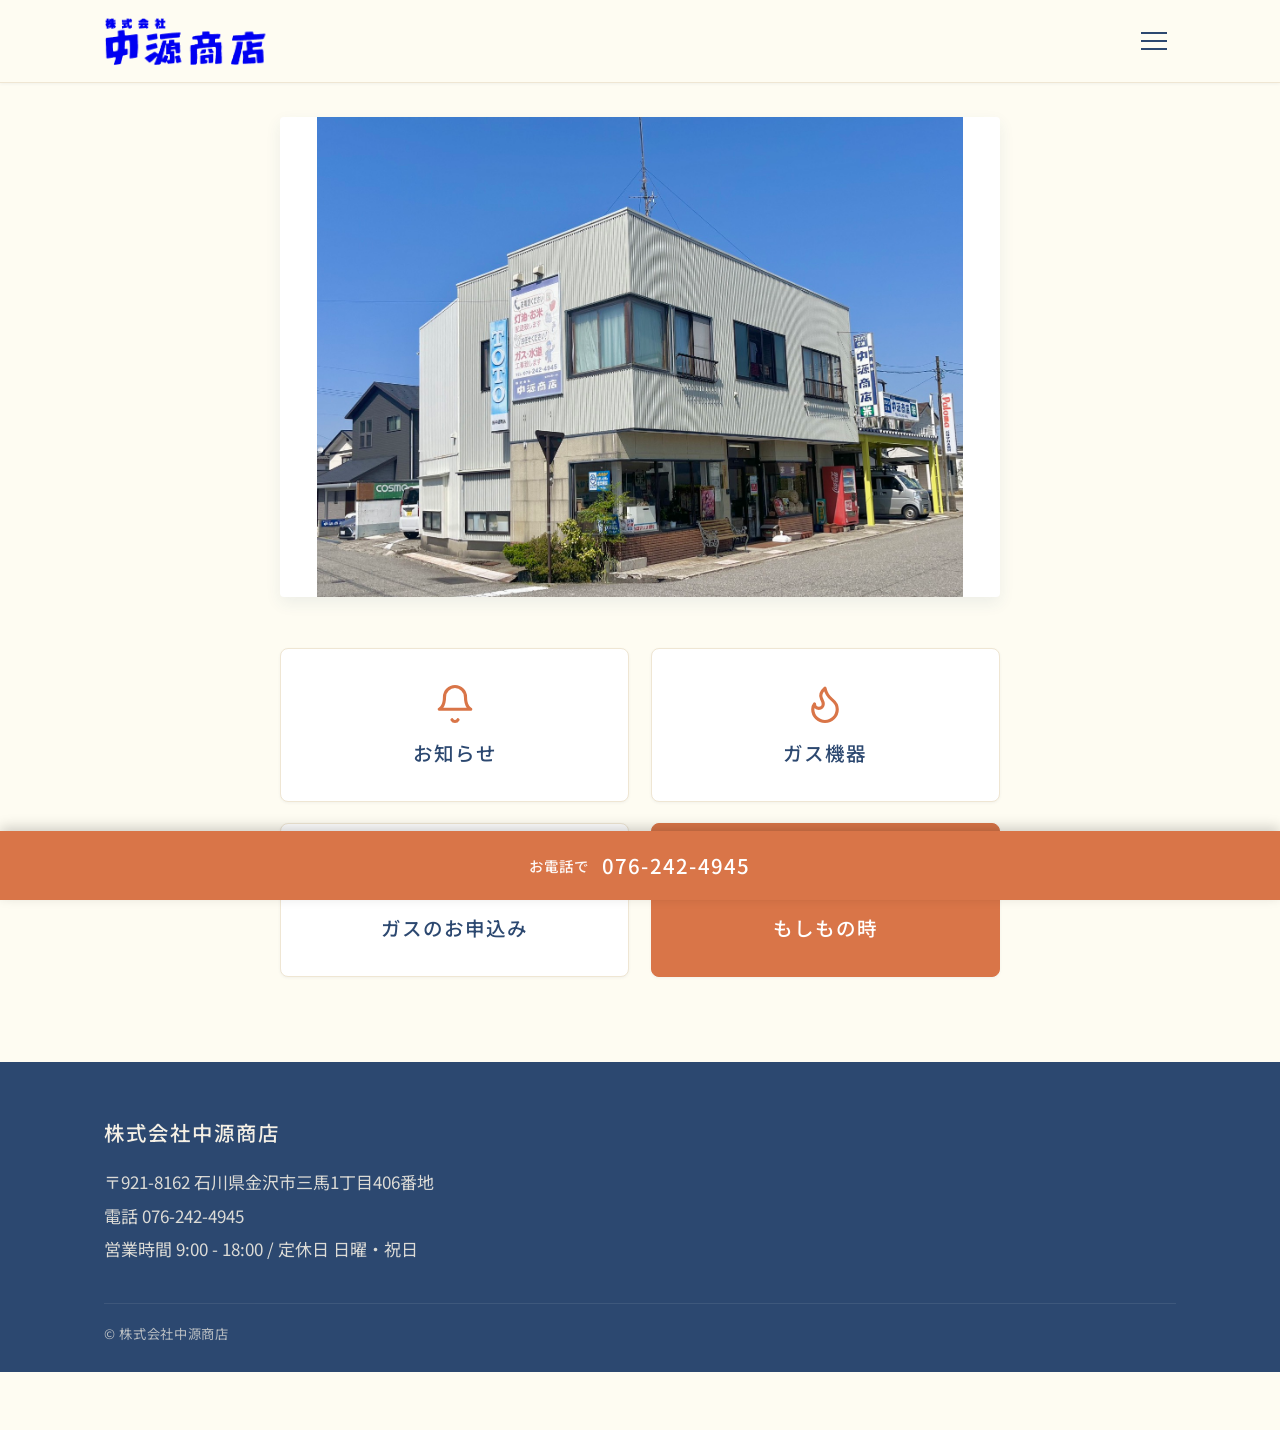
==== index.html @ 28bfb817 "Apply additional instructions (追加指示) - もしもの時: add winter freeze-prevention flyer (freeze-warning.png" ====
<!DOCTYPE html>
<html lang="ja">
<head>
  <meta charset="UTF-8">
  <meta name="viewport" content="width=device-width, initial-scale=1.0">
  <title>株式会社中源商店 | 金沢のプロパンガス・お米販売</title>
  <meta name="description" content="石川県金沢市三馬の株式会社中源商店。プロパンガスの供給・灯油の宅配・住宅設備工事・お米の販売で、地域の暮らしを支えています。">
  <link rel="preconnect" href="https://fonts.googleapis.com">
  <link rel="preconnect" href="https://fonts.gstatic.com" crossorigin>
  <link href="https://fonts.googleapis.com/css2?family=Noto+Sans+JP:wght@400;500;700&display=swap" rel="stylesheet">
  <link rel="stylesheet" href="css/style.css?v=10">
</head>
<body>
  <header class="site-header">
    <div class="container">
      <a href="index.html" class="site-logo">
        <img src="images/logo.jpg" alt="株式会社中源商店">
      </a>
      <button type="button" class="nav-toggle" aria-label="メニュー" aria-expanded="false" aria-controls="site-nav">
        <span class="nav-toggle-bar"></span>
      </button>
      <nav class="site-nav" id="site-nav">
        <ul>
          <li><a href="index.html" class="active">ホーム</a></li>
          <li><a href="business.html">事業案内</a></li>
          <li><a href="company.html">会社概要</a></li>
          <li><a href="contact.html">お問合せ</a></li>
        </ul>
      </nav>
    </div>
  </header>

  <main>
    <section class="home-hero">
      <div class="container">
        <div class="home-hero-media media media--3x2">
          <img src="images/storefront.jpg" alt="株式会社中源商店 店舗外観">
        </div>
      </div>
    </section>

    <section class="quick-tiles-section">
      <div class="container">
        <div class="quick-tiles">
          <a href="news.html" class="quick-tile">
            <span class="quick-tile-icon" aria-hidden="true">
              <svg viewBox="0 0 24 24"><path d="M18 8a6 6 0 1 0-12 0c0 6-3 7-3 7h18s-3-1-3-7"/><path d="M13.73 21a2 2 0 0 1-3.46 0"/></svg>
            </span>
            <span class="quick-tile-label">お知らせ</span>
          </a>
          <a href="gas-equipment.html" class="quick-tile">
            <span class="quick-tile-icon" aria-hidden="true">
              <svg viewBox="0 0 24 24"><path d="M8.5 14.5A2.5 2.5 0 0 0 11 12c0-1.38-.5-2-1-3-1.072-2.143-.224-4.054 2-6 .5 2.5 2 4.9 4 6.5 2 1.6 3 3.5 3 5.5a7 7 0 1 1-14 0c0-1.153.433-2.294 1-3a2.5 2.5 0 0 0 2.5 2.5z"/></svg>
            </span>
            <span class="quick-tile-label">ガス機器</span>
          </a>
          <a href="moving.html" class="quick-tile">
            <span class="quick-tile-icon" aria-hidden="true">
              <svg viewBox="0 0 24 24"><path d="M3 9l9-7 9 7v11a2 2 0 0 1-2 2H5a2 2 0 0 1-2-2z"/><polyline points="9 22 9 12 15 12 15 22"/></svg>
            </span>
            <span class="quick-tile-label">ガスのお申込み</span>
          </a>
          <a href="emergency.html" class="quick-tile quick-tile--alert">
            <span class="quick-tile-icon" aria-hidden="true">
              <svg viewBox="0 0 24 24"><path d="M10.29 3.86L1.82 18a2 2 0 0 0 1.71 3h16.94a2 2 0 0 0 1.71-3L13.71 3.86a2 2 0 0 0-3.42 0z"/><line x1="12" y1="9" x2="12" y2="13"/><line x1="12" y1="17" x2="12.01" y2="17"/></svg>
            </span>
            <span class="quick-tile-label">もしもの時</span>
          </a>
        </div>
      </div>
    </section>
  </main>

  <footer class="site-footer">
    <div class="container">
      <div class="footer-company">株式会社中源商店</div>
      <div class="footer-info">
        <p>〒921-8162 石川県金沢市三馬1丁目406番地</p>
        <p>電話 076-242-4945</p>
        <p>営業時間 9:00 - 18:00 / 定休日 日曜・祝日</p>
      </div>
      <div class="footer-copyright">&copy; 株式会社中源商店</div>
    </div>
  </footer>

  <a href="tel:0762424945" class="sticky-phone" aria-label="お電話でのお問い合わせ">
    <span class="sticky-phone-label">お電話で</span>
    <span class="sticky-phone-number">076-242-4945</span>
  </a>

  <script src="js/main.js?v=1" defer></script>
</body>
</html>
---- css/style.css ----
/* ============================================
   株式会社中源商店  共通スタイル
   色を変えたい場合は :root の値を書き換えてください
   ============================================ */

:root {
  --color-primary: #2c4870;
  --color-primary-dark: #223759;
  --color-bg: #fefcf2;
  --color-bg-card: #ffffff;
  --color-bg-soft: rgba(44, 72, 112, 0.04);
  --color-accent: #d97548;
  --color-accent-dark: #b85e35;
  --color-text: #2a2a2a;
  --color-text-light: #6b6b6b;
  --color-border: #efe6d3;

  --font-base: "Noto Sans JP", -apple-system, BlinkMacSystemFont, "Hiragino Sans",
    "Hiragino Kaku Gothic ProN", "Yu Gothic", "Meiryo", sans-serif;

  --max-width: 1140px;
  --space-xs: 0.5rem;
  --space-sm: 1rem;
  --space-md: 2rem;
  --space-lg: 4rem;
  --space-xl: 6rem;

  --shadow-sm: 0 1px 3px rgba(44, 72, 112, 0.06);
  --shadow-md: 0 6px 16px rgba(44, 72, 112, 0.08);
  --shadow-lg: 0 12px 32px rgba(44, 72, 112, 0.12);
  --radius: 4px;
  --transition: 0.2s ease;
}

* {
  margin: 0;
  padding: 0;
  box-sizing: border-box;
}

html {
  font-size: 17px;
  scroll-behavior: smooth;
  -webkit-text-size-adjust: 100%;
}

@media (max-width: 640px) {
  html {
    font-size: 15px;
  }

  .hero-title {
    font-size: clamp(1.5rem, 6vw, 1.95rem);
  }

  .page-title {
    font-size: clamp(1.4rem, 5.5vw, 1.75rem);
  }

  .section-title {
    font-size: 1.2rem;
  }

  .business-item-title {
    font-size: 1.15rem;
  }

  .contact-phone {
    font-size: clamp(1.8rem, 8vw, 2.2rem);
  }

  .info-table th,
  .info-table td,
  .qualification-table th,
  .qualification-table td {
    font-size: 0.95rem;
  }
}

body {
  font-family: var(--font-base);
  font-weight: 400;
  font-size: 1.05rem;
  line-height: 1.9;
  color: var(--color-text);
  background-color: var(--color-bg);
  -webkit-font-smoothing: antialiased;
  -moz-osx-font-smoothing: grayscale;
  line-break: strict;
  word-break: normal;
  overflow-wrap: break-word;
}

/* 日本語の語句単位の自然な改行（対応ブラウザのみ反映） */
.hero-title,
.hero-subtitle,
.section-lead,
.business-item-desc,
.section-title,
.page-title {
  word-break: auto-phrase;
}

p {
  margin-bottom: 1rem;
}

p:last-child {
  margin-bottom: 0;
}

a {
  color: var(--color-primary);
  transition: color 0.2s;
}

a:hover {
  color: var(--color-accent);
}

/* -- ボタンシステム -- */
.btn {
  display: inline-flex;
  align-items: center;
  justify-content: center;
  gap: 0.5rem;
  padding: 0.95rem 1.85rem;
  background-color: var(--color-accent);
  color: #ffffff;
  text-decoration: none;
  font-weight: 500;
  font-size: 1rem;
  letter-spacing: 0.05em;
  border-radius: var(--radius);
  border: 0;
  cursor: pointer;
  transition: background-color var(--transition), transform var(--transition), box-shadow var(--transition);
  line-height: 1.2;
}

.btn:hover {
  background-color: var(--color-accent-dark);
  color: #ffffff;
  transform: translateY(-1px);
  box-shadow: var(--shadow-md);
}

.btn--large {
  padding: 1.15rem 2.5rem;
  font-size: 1.1rem;
}

.btn--phone {
  font-size: 1.5rem;
  padding: 1.2rem 2.5rem;
  letter-spacing: 0.08em;
  font-weight: 500;
}

.btn--outline {
  background-color: transparent;
  color: var(--color-primary);
  border: 2px solid var(--color-primary);
}

.btn--outline:hover {
  background-color: var(--color-primary);
  color: #ffffff;
}

/* -- CTAバナー（フッター前） -- */
.cta-banner {
  background-color: var(--color-bg-soft);
  padding: 4.5rem 0;
  text-align: center;
  border-top: 1px solid var(--color-border);
}

.cta-banner-title {
  font-size: clamp(1.35rem, 3vw, 1.65rem);
  font-weight: 500;
  color: var(--color-primary);
  margin-bottom: 0.6rem;
  letter-spacing: 0.08em;
}

.cta-banner-text {
  color: var(--color-text-light);
  margin-bottom: 1.75rem;
  font-size: 1rem;
  line-height: 1.85;
}

.cta-banner-meta {
  margin-top: 1.25rem;
  color: var(--color-text-light);
  font-size: 0.95rem;
  letter-spacing: 0.05em;
}

@media (max-width: 640px) {
  .cta-banner {
    padding: 3rem 0;
  }
  .btn--phone {
    font-size: 1.25rem;
    padding: 1rem 1.75rem;
  }
}

/* -- 固定の電話CTAバー（全画面サイズで表示） -- */
.sticky-phone {
  display: flex;
  position: fixed;
  bottom: 0;
  left: 0;
  right: 0;
  background-color: var(--color-accent);
  color: #ffffff;
  padding: 0.9rem 1rem;
  text-decoration: none;
  z-index: 40;
  align-items: center;
  justify-content: center;
  gap: 0.75rem;
  box-shadow: 0 -4px 12px rgba(0, 0, 0, 0.18);
  font-weight: 500;
  letter-spacing: 0.05em;
  transition: background-color var(--transition);
}

.sticky-phone:hover,
.sticky-phone:active {
  color: #ffffff;
  background-color: var(--color-accent-dark);
}

.sticky-phone-label {
  font-size: 0.85rem;
  opacity: 0.95;
}

.sticky-phone-number {
  font-size: 1.2rem;
  font-weight: 500;
  letter-spacing: 0.06em;
}

/* 固定CTAに隠れないよう本体に下余白 */
body {
  padding-bottom: 58px;
}

.container {
  max-width: var(--max-width);
  margin: 0 auto;
  padding: 0 2rem;
}

.container--narrow {
  max-width: 880px;
}

@media (max-width: 640px) {
  .container {
    padding: 0 1.25rem;
  }
}

/* -- ヘッダー -- */
.site-header {
  background-color: var(--color-bg);
  border-bottom: 1px solid var(--color-border);
  padding: 1rem 0;
  position: sticky;
  top: 0;
  z-index: 50;
  box-shadow: var(--shadow-sm);
}

.site-header .container {
  display: flex;
  align-items: center;
  justify-content: space-between;
  gap: 1.5rem;
  position: relative;
}

.site-logo {
  display: inline-flex;
  align-items: center;
  text-decoration: none;
  color: var(--color-primary);
  line-height: 1;
  flex-shrink: 0;
}

.site-logo:hover {
  opacity: 0.85;
}

.site-logo img {
  display: block;
  height: 48px;
  width: auto;
  mix-blend-mode: multiply;
}

/* -- ハンバーガーボタン（全画面サイズで表示） -- */
.nav-toggle {
  display: inline-flex;
  background: transparent;
  border: 0;
  padding: 0;
  cursor: pointer;
  width: 44px;
  height: 44px;
  align-items: center;
  justify-content: center;
  position: relative;
}

.nav-toggle-bar,
.nav-toggle-bar::before,
.nav-toggle-bar::after {
  display: block;
  width: 26px;
  height: 2px;
  background-color: var(--color-primary);
  transition: transform var(--transition), opacity var(--transition), background-color var(--transition);
}

.nav-toggle-bar {
  position: relative;
}

.nav-toggle-bar::before,
.nav-toggle-bar::after {
  content: "";
  position: absolute;
  left: 0;
}

.nav-toggle-bar::before { top: -8px; }
.nav-toggle-bar::after  { top:  8px; }

.nav-toggle.is-open .nav-toggle-bar {
  background-color: transparent;
}

.nav-toggle.is-open .nav-toggle-bar::before {
  top: 0;
  transform: rotate(45deg);
}

.nav-toggle.is-open .nav-toggle-bar::after {
  top: 0;
  transform: rotate(-45deg);
}

/* -- ナビゲーション（全画面サイズでドロップダウン式） -- */
.site-nav {
  position: absolute;
  top: calc(100% + 1px);
  left: 0;
  right: 0;
  background-color: var(--color-bg);
  border-bottom: 1px solid var(--color-border);
  box-shadow: var(--shadow-md);
  transform: translateY(-8px);
  opacity: 0;
  pointer-events: none;
  transition: opacity var(--transition), transform var(--transition);
}

.site-nav.is-open {
  transform: translateY(0);
  opacity: 1;
  pointer-events: auto;
}

.site-nav ul {
  display: flex;
  flex-direction: column;
  gap: 0;
  list-style: none;
}

.site-nav li {
  border-bottom: 1px solid var(--color-border);
}

.site-nav li:last-child {
  border-bottom: none;
}

.site-nav a {
  display: block;
  color: var(--color-text);
  text-decoration: none;
  font-size: 1rem;
  letter-spacing: 0.06em;
  padding: 1rem 1.5rem;
  transition: color var(--transition), background-color var(--transition);
}

.site-nav a:hover {
  color: var(--color-accent);
}

.site-nav a.active {
  color: var(--color-accent);
  background-color: var(--color-bg-soft);
}

@media (max-width: 768px) {
  .site-header {
    padding: 0.75rem 0;
  }

  .site-logo img {
    height: 38px;
  }
}

/* -- 画像エリア共通 -- */
.media {
  position: relative;
  overflow: hidden;
  background-color: #ffffff;
  border-radius: 2px;
}

/* 画像は必ず全体が収まるように表示（見切れ防止） */
.media img {
  display: block;
  width: 100%;
  height: 100%;
  object-fit: contain;
}

.media iframe {
  display: block;
  width: 100%;
  height: 100%;
  border: 0;
}

.media--21x9 { aspect-ratio: 21 / 9; }
.media--16x9 { aspect-ratio: 16 / 9; }
.media--4x3 { aspect-ratio: 4 / 3; }
.media--3x2 { aspect-ratio: 3 / 2; }

/* 画像プレースホルダー（実画像が入るまでの仮表示） */
.img-placeholder {
  position: absolute;
  inset: 0;
  display: flex;
  flex-direction: column;
  align-items: center;
  justify-content: center;
  background-image: repeating-linear-gradient(
    45deg,
    transparent 0,
    transparent 14px,
    rgba(44, 72, 112, 0.05) 14px,
    rgba(44, 72, 112, 0.05) 16px
  );
  border: 1px dashed rgba(44, 72, 112, 0.25);
  color: var(--color-text-light);
  font-size: 0.95rem;
  letter-spacing: 0.1em;
  padding: 1rem;
  text-align: center;
  line-height: 1.5;
}

.img-placeholder::before {
  content: "IMAGE";
  display: block;
  font-size: 0.65rem;
  letter-spacing: 0.3em;
  opacity: 0.5;
  margin-bottom: 0.4rem;
}

/* -- ヒーロー（トップページ・現在は未使用。今後の使用に残置） -- */
.hero {
  padding: 6rem 0 5rem;
  position: relative;
}

.hero-media {
  margin-top: 3.5rem;
  box-shadow: var(--shadow-md);
  border-radius: var(--radius);
}

/* -- ホーム専用ヒーロー（写真のみ） -- */
.home-hero {
  padding: 2rem 0 0.5rem;
}

.home-hero-media {
  box-shadow: var(--shadow-md);
  border-radius: var(--radius);
  max-width: 720px;
  margin: 0 auto;
}

@media (max-width: 768px) {
  .home-hero {
    padding: 1.25rem 0 0.5rem;
  }
}

.hero-title {
  font-size: clamp(2rem, 4.5vw, 3rem);
  font-weight: 500;
  color: var(--color-primary);
  line-height: 1.5;
  letter-spacing: 0.04em;
  margin-bottom: 1.75rem;
  max-width: 20em;
}

.hero-subtitle {
  font-size: 1.15rem;
  color: var(--color-text-light);
  max-width: 36em;
  line-height: 2;
}

/* -- 会社キャッチコピー -- */
.company-tagline {
  font-size: clamp(1.4rem, 3vw, 1.8rem);
  font-weight: 500;
  color: var(--color-primary);
  line-height: 1.6;
  letter-spacing: 0.08em;
  margin-bottom: 1.25rem;
  padding-left: 0.85rem;
  border-left: 3px solid var(--color-accent);
}

/* -- ページヘッダー（トップ以外） -- */
.page-header {
  padding: 4.5rem 0 2.5rem;
  border-bottom: 1px solid var(--color-border);
  background-color: var(--color-bg-soft);
}

.page-title {
  font-size: clamp(1.85rem, 4vw, 2.5rem);
  font-weight: 500;
  color: var(--color-primary);
  letter-spacing: 0.1em;
}

.page-subtitle {
  font-size: 0.85rem;
  color: var(--color-text-light);
  margin-top: 0.5rem;
  letter-spacing: 0.25em;
  text-transform: uppercase;
}

/* -- セクション -- */
.section {
  padding: 5rem 0;
}

.section-title {
  font-size: 1.65rem;
  font-weight: 500;
  color: var(--color-primary);
  margin-bottom: 2.25rem;
  padding-bottom: 0.85rem;
  border-bottom: 1px solid var(--color-border);
  letter-spacing: 0.08em;
  position: relative;
}

.section-title::after {
  content: "";
  position: absolute;
  left: 0;
  bottom: -1px;
  width: 60px;
  height: 3px;
  background-color: var(--color-accent);
}

.section-lead {
  font-size: 1.1rem;
  color: var(--color-text-light);
  margin-bottom: 2rem;
  line-height: 2;
}

/* -- 事業項目（カード型） -- */
.business-item {
  max-width: 720px;
  margin: 0 auto 1.5rem;
  border: 1px solid var(--color-border);
  border-radius: var(--radius);
  background-color: var(--color-bg-card);
  overflow: hidden;
  box-shadow: var(--shadow-sm);
  transition: transform var(--transition), box-shadow var(--transition);
}

.business-item:hover {
  transform: translateY(-2px);
  box-shadow: var(--shadow-md);
}

.business-item:last-child {
  margin-bottom: 0;
}

.business-item-title {
  font-size: 1.4rem;
  font-weight: 500;
  color: var(--color-primary);
  margin-bottom: 0.85rem;
  display: flex;
  align-items: baseline;
  gap: 0.7rem;
  letter-spacing: 0.05em;
}

.business-item-title::before {
  content: "▸";
  color: var(--color-accent);
  font-size: 0.85em;
}

.business-item-desc {
  color: var(--color-text);
  line-height: 2;
}

/* 横並びカード（トップページ用） */
.business-item--with-media {
  display: grid;
  grid-template-columns: 320px 1fr;
  gap: 2.25rem;
  align-items: center;
  padding: 2rem;
}

/* 縦並びカード（事業内容詳細ページ用） */
.business-item--stacked .business-item-title {
  padding: 1.75rem 2rem 0;
}

.business-item--stacked .business-item-desc {
  padding: 0 2rem 2rem;
}

@media (max-width: 768px) {
  .business-item--with-media {
    grid-template-columns: 1fr;
    gap: 1.25rem;
    padding: 1.5rem;
  }

  .business-item--stacked .business-item-title {
    padding: 1.5rem 1.5rem 0;
  }

  .business-item--stacked .business-item-desc {
    padding: 0 1.5rem 1.5rem;
  }
}

/* 単独で配置する画像 */
.page-media {
  max-width: 720px;
  margin: 3rem auto;
  box-shadow: var(--shadow-md);
  border-radius: var(--radius);
  overflow: hidden;
}

/* セクション先頭に置く画像は上余白をセクション側に任せる */
.page-media:first-child {
  margin-top: 0;
}

/* -- 会社概要テーブル -- */
.info-table {
  width: 100%;
  border-collapse: collapse;
  margin-top: 1rem;
}

.info-table th,
.info-table td {
  padding: 1.2rem 1.4rem;
  text-align: left;
  border-bottom: 1px solid var(--color-border);
  font-weight: 400;
  vertical-align: top;
  font-size: 1.05rem;
}

.info-table th {
  width: 30%;
  color: var(--color-primary);
  letter-spacing: 0.05em;
  background-color: rgba(44, 72, 112, 0.04);
}

.info-table tr:first-child th,
.info-table tr:first-child td {
  border-top: 1px solid var(--color-border);
}

/* -- お問い合わせカード -- */
.contact-card {
  background-color: var(--color-bg-card);
  padding: 3rem 1.5rem;
  border: 1px solid var(--color-border);
  text-align: center;
  margin: 2rem 0;
}

.contact-label {
  font-size: 1rem;
  color: var(--color-text-light);
  letter-spacing: 0.15em;
  margin-bottom: 0.85rem;
}

.contact-phone {
  font-size: clamp(2.2rem, 6vw, 3rem);
  font-weight: 500;
  color: var(--color-accent);
  letter-spacing: 0.04em;
  text-decoration: none;
  display: inline-block;
  line-height: 1.3;
}

.contact-phone:hover {
  color: var(--color-accent);
  text-decoration: underline;
  text-underline-offset: 6px;
}

.contact-meta {
  font-size: 1rem;
  color: var(--color-text-light);
  margin-top: 0.75rem;
  letter-spacing: 0.05em;
}

.contact-hours {
  margin-top: 0.85rem;
  font-size: 0.95rem;
  color: var(--color-text-light);
  letter-spacing: 0.04em;
}

.document-link {
  display: inline-flex;
  align-items: center;
  padding: 1rem 1.5rem;
  background-color: var(--color-bg-card);
  border: 1px solid var(--color-border);
  border-left: 4px solid var(--color-accent);
  text-decoration: none;
  color: var(--color-primary);
  margin: 1.25rem 0;
  font-weight: 500;
  letter-spacing: 0.03em;
  transition: background-color 0.2s, transform 0.2s;
}

.document-link:hover {
  background-color: rgba(217, 117, 72, 0.06);
  transform: translateX(2px);
  color: var(--color-primary);
}

.document-link-type {
  display: inline-block;
  margin-left: 0.75rem;
  padding: 0.15rem 0.55rem;
  background-color: var(--color-accent);
  color: #ffffff;
  font-size: 0.7rem;
  font-weight: 500;
  letter-spacing: 0.1em;
  vertical-align: 0.1em;
}

.contact-address {
  margin-top: 2rem;
  padding-top: 1.5rem;
  border-top: 1px solid var(--color-border);
  color: var(--color-text-light);
  font-size: 1.05rem;
}

.contact-address strong {
  display: block;
  color: var(--color-text);
  font-weight: 500;
  margin-bottom: 0.25rem;
}

/* -- フッター -- */
.site-footer {
  background-color: var(--color-primary);
  color: #f5f0e5;
  padding: 3rem 0 1.5rem;
  margin-top: 4rem;
  font-size: 1rem;
  line-height: 1.95;
}

.site-footer .container {
  display: flex;
  flex-direction: column;
  gap: 0.5rem;
}

.footer-company {
  font-size: 1.2rem;
  font-weight: 500;
  letter-spacing: 0.1em;
  margin-bottom: 0.25rem;
}

.footer-info {
  opacity: 0.88;
}

.footer-info p {
  margin: 0;
}

.business-list {
  list-style: none;
  padding: 0;
}

.business-list li {
  padding: 0.15rem 0;
}

/* -- 許認可・資格者リスト -- */
.cert-group {
  margin-bottom: 2.25rem;
}

.cert-group:last-child {
  margin-bottom: 0;
}

.cert-group-title {
  font-size: 1.1rem;
  font-weight: 500;
  color: var(--color-primary);
  margin-bottom: 0.75rem;
  padding-left: 0.85rem;
  border-left: 3px solid var(--color-accent);
  letter-spacing: 0.05em;
  line-height: 1.4;
}

.cert-list {
  list-style: none;
  padding: 0;
  margin-left: 0.85rem;
}

.cert-list li {
  padding: 0.55rem 0;
  border-bottom: 1px dashed var(--color-border);
  font-size: 1rem;
  line-height: 1.7;
}

.cert-list li:last-child {
  border-bottom: none;
}

.cert-list li .cert-number {
  display: inline-block;
  margin-left: 0.4rem;
  color: var(--color-text-light);
  font-size: 0.95rem;
}

.area-note {
  margin-top: 0.5rem;
  padding: 0.85rem 1rem;
  background-color: rgba(44, 72, 112, 0.04);
  font-size: 0.98rem;
  line-height: 1.7;
  color: var(--color-text-light);
}

.area-note strong {
  font-weight: 500;
  color: var(--color-text);
  margin-right: 0.5rem;
}

/* 有資格者テーブル */
.qualification-table {
  width: 100%;
  border-collapse: collapse;
  margin-top: 1rem;
}

.qualification-table th,
.qualification-table td {
  padding: 0.95rem 1.25rem;
  text-align: left;
  border-bottom: 1px solid var(--color-border);
  font-weight: 400;
  font-size: 1rem;
  vertical-align: top;
}

.qualification-table th {
  width: 28%;
  color: var(--color-primary);
  background-color: rgba(44, 72, 112, 0.04);
  letter-spacing: 0.05em;
}

.qualification-table tr:first-child th,
.qualification-table tr:first-child td {
  border-top: 1px solid var(--color-border);
}

.qualification-table .count {
  display: inline-block;
  margin-left: 0.4rem;
  color: var(--color-accent);
  font-weight: 500;
}

.qualification-table ul {
  list-style: none;
  padding: 0;
}

.qualification-table li {
  padding: 0.15rem 0;
}

@media (max-width: 640px) {
  .qualification-table th,
  .qualification-table td {
    display: block;
    width: 100%;
    padding: 0.65rem 1rem;
  }

  .qualification-table th {
    background-color: rgba(44, 72, 112, 0.05);
    border-bottom: none;
    padding-bottom: 0.35rem;
  }

  .qualification-table td {
    padding-top: 0.35rem;
    padding-left: 1.5rem;
    border-bottom: 1px solid var(--color-border);
  }

  .qualification-table tr:first-child th {
    border-top: 1px solid var(--color-border);
  }

  .qualification-table tr:first-child td {
    border-top: none;
  }
}

.footer-copyright {
  margin-top: 1.75rem;
  padding-top: 1rem;
  border-top: 1px solid rgba(255, 255, 255, 0.12);
  font-size: 0.78rem;
  opacity: 0.7;
  letter-spacing: 0.05em;
}

/* -- レスポンシブ -- */
@media (max-width: 640px) {
  .hero {
    padding: 3rem 0 2rem;
  }

  .section {
    padding: 2.5rem 0;
  }

  .info-table th,
  .info-table td {
    display: block;
    width: 100%;
    padding: 0.75rem 1rem;
  }

  .info-table th {
    background-color: rgba(44, 72, 112, 0.05);
    border-bottom: none;
    padding-bottom: 0.4rem;
  }

  .info-table td {
    padding-top: 0.4rem;
    padding-left: 1.5rem;
    border-bottom: 1px solid var(--color-border);
  }

  .info-table tr:first-child th {
    border-top: 1px solid var(--color-border);
  }

  .info-table tr:first-child td {
    border-top: none;
  }

  .approach-item-desc {
    padding-left: 0;
  }
}

/* -- 私たちの取り組み -- */
.approach-item {
  padding: 1.5rem 0;
  border-bottom: 1px dashed var(--color-border);
}

.approach-item:last-child {
  border-bottom: none;
}

.approach-item-title {
  font-size: 1.2rem;
  font-weight: 500;
  color: var(--color-primary);
  margin-bottom: 0.85rem;
  display: flex;
  align-items: baseline;
  gap: 0.85rem;
  letter-spacing: 0.04em;
}

.approach-num {
  display: inline-flex;
  align-items: center;
  justify-content: center;
  width: 1.8rem;
  height: 1.8rem;
  background-color: var(--color-accent);
  color: #ffffff;
  font-size: 0.95rem;
  font-weight: 500;
  flex-shrink: 0;
  border-radius: 50%;
}

.approach-item-desc {
  color: var(--color-text);
  line-height: 1.9;
  padding-left: 2.7rem;
}

/* -- クイックメニュー（トップページ・スマホで2x2） -- */
.quick-tiles-section {
  padding: 2.5rem 0 1rem;
}

.quick-tiles {
  display: grid;
  grid-template-columns: repeat(2, 1fr);
  gap: 1.25rem;
  max-width: 720px;
  margin: 0 auto;
}

.quick-tile {
  display: flex;
  flex-direction: column;
  align-items: center;
  justify-content: center;
  gap: 0.85rem;
  padding: 2rem 1rem;
  background-color: var(--color-bg-card);
  border: 1px solid var(--color-border);
  border-radius: 8px;
  text-decoration: none;
  color: var(--color-primary);
  font-weight: 500;
  letter-spacing: 0.05em;
  font-size: 1.15rem;
  line-height: 1.4;
  text-align: center;
  box-shadow: var(--shadow-sm);
  transition: transform var(--transition), box-shadow var(--transition), background-color var(--transition);
  min-height: 140px;
}

.quick-tile:hover {
  transform: translateY(-2px);
  box-shadow: var(--shadow-md);
  color: var(--color-primary);
  background-color: rgba(217, 117, 72, 0.04);
}

.quick-tile-icon {
  display: inline-flex;
  align-items: center;
  justify-content: center;
  width: 42px;
  height: 42px;
  color: var(--color-accent);
}

.quick-tile-icon svg {
  width: 100%;
  height: 100%;
  stroke: currentColor;
  fill: none;
  stroke-width: 1.8;
  stroke-linecap: round;
  stroke-linejoin: round;
}

.quick-tile--alert {
  background-color: var(--color-accent);
  border-color: var(--color-accent);
  color: #ffffff;
}

.quick-tile--alert:hover {
  background-color: var(--color-accent-dark);
  border-color: var(--color-accent-dark);
  color: #ffffff;
}

.quick-tile--alert .quick-tile-icon {
  color: #ffffff;
}

@media (max-width: 768px) {
  .quick-tiles {
    grid-template-columns: repeat(2, 1fr);
    gap: 0.85rem;
  }

  .quick-tile {
    padding: 1.25rem 0.5rem;
    font-size: 1rem;
    min-height: 100px;
  }

  .quick-tile-icon {
    width: 32px;
    height: 32px;
  }

  .quick-tiles-section {
    padding: 1.5rem 0 0.5rem;
  }
}

/* -- 準備中ページ -- */
.under-construction {
  text-align: center;
  padding: 3.5rem 1.5rem;
  background-color: var(--color-bg-card);
  border: 1px solid var(--color-border);
  border-radius: 8px;
  box-shadow: var(--shadow-sm);
  margin: 2rem auto;
  max-width: 640px;
}

.under-construction-icon {
  display: inline-flex;
  align-items: center;
  justify-content: center;
  width: 64px;
  height: 64px;
  margin: 0 auto 1.5rem;
  color: var(--color-accent);
}

.under-construction-icon svg {
  width: 100%;
  height: 100%;
  stroke: currentColor;
  fill: none;
  stroke-width: 1.6;
  stroke-linecap: round;
  stroke-linejoin: round;
}

.under-construction-title {
  font-size: 1.5rem;
  color: var(--color-primary);
  font-weight: 500;
  margin-bottom: 1rem;
  letter-spacing: 0.06em;
}

.under-construction-text {
  color: var(--color-text-light);
  margin-bottom: 0.5rem;
  line-height: 1.9;
}

.under-construction-back {
  display: inline-block;
  margin-top: 1.75rem;
}

/* -- お知らせ・キャンペーン -- */
.campaign-period {
  margin-bottom: 1.5rem;
  color: var(--color-text-light);
  font-size: 0.98rem;
  line-height: 1.85;
}

.campaign-grid {
  display: grid;
  grid-template-columns: repeat(auto-fit, minmax(260px, 1fr));
  gap: 1.25rem;
  max-width: 720px;
  margin: 0 auto;
}

.campaign-item {
  display: block;
  overflow: hidden;
  border: 1px solid var(--color-border);
  background-color: #ffffff;
  transition: transform 0.2s ease, box-shadow 0.2s ease;
}

.campaign-item:hover {
  transform: translateY(-2px);
  box-shadow: 0 6px 16px rgba(44, 72, 112, 0.14);
}

.campaign-item img {
  display: block;
  width: 100%;
  height: auto;
}
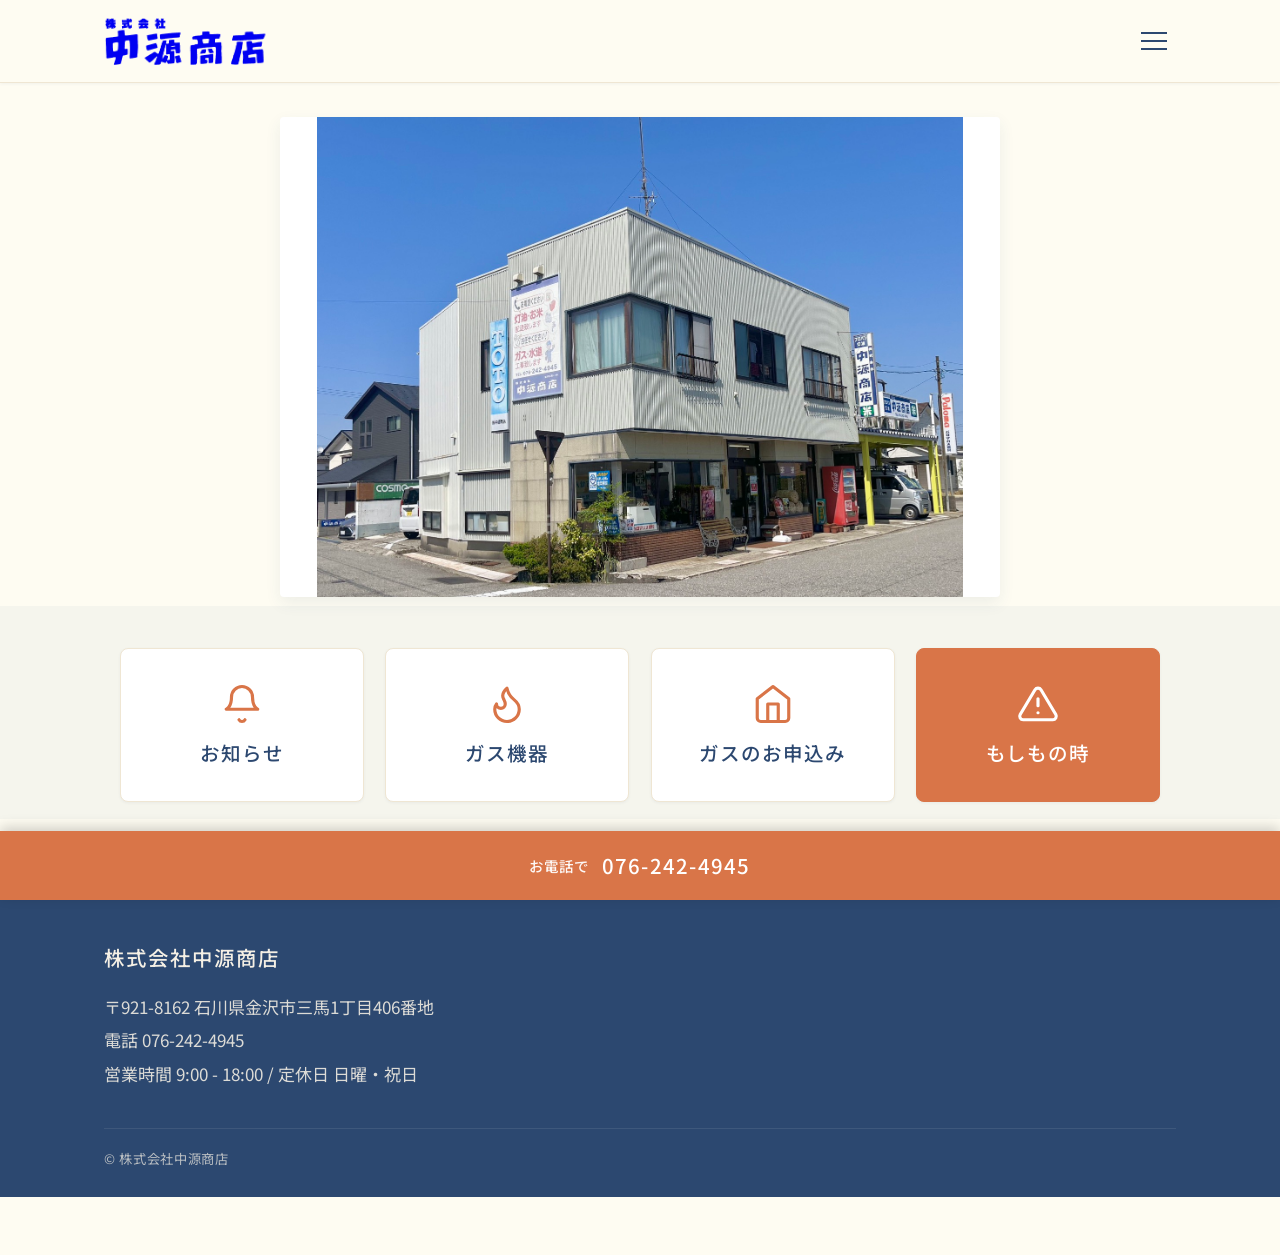
==== commit 883a9ee4: "Apply section bands on mobile too; add per-page PC layouts - Section bands now apply on both mobile " ====
--- a/index.html
+++ b/index.html
@@ -8,7 +8,15 @@
   <link rel="preconnect" href="https://fonts.googleapis.com">
   <link rel="preconnect" href="https://fonts.gstatic.com" crossorigin>
   <link href="https://fonts.googleapis.com/css2?family=Noto+Sans+JP:wght@400;500;700&display=swap" rel="stylesheet">
-  <link rel="stylesheet" href="css/style.css?v=10">
+  <link rel="stylesheet" href="css/style.css?v=12">
+  <style>
+    /* タイル部分を薄い帯にして区切りを出す（PC・スマホ共通） */
+    .quick-tiles-section { background-color: var(--color-bg-soft); }
+    /* PCではタイルを横一列(4列)に広げて余白を活用（スマホは2×2のまま） */
+    @media (min-width: 769px) {
+      .quick-tiles { grid-template-columns: repeat(4, 1fr); max-width: 1040px; }
+    }
+  </style>
 </head>
 <body>
   <header class="site-header">
--- a/css/style.css
+++ b/css/style.css
@@ -1261,3 +1261,17 @@
   width: 100%;
   height: auto;
 }
+
+/* ===== レイアウトの見栄え調整 ===== */
+/* セクションを薄い帯で交互に（PC・スマホ共通）。中央寄せの単調さを解消 */
+main > section.section:nth-of-type(odd) {
+  background-color: var(--color-bg-soft);
+}
+
+/* PC（769px以上）のみの調整 */
+@media (min-width: 769px) {
+  /* 複数画像のギャラリーはPCで横幅を少し広げて余白を活用 */
+  .campaign-grid {
+    max-width: 880px;
+  }
+}
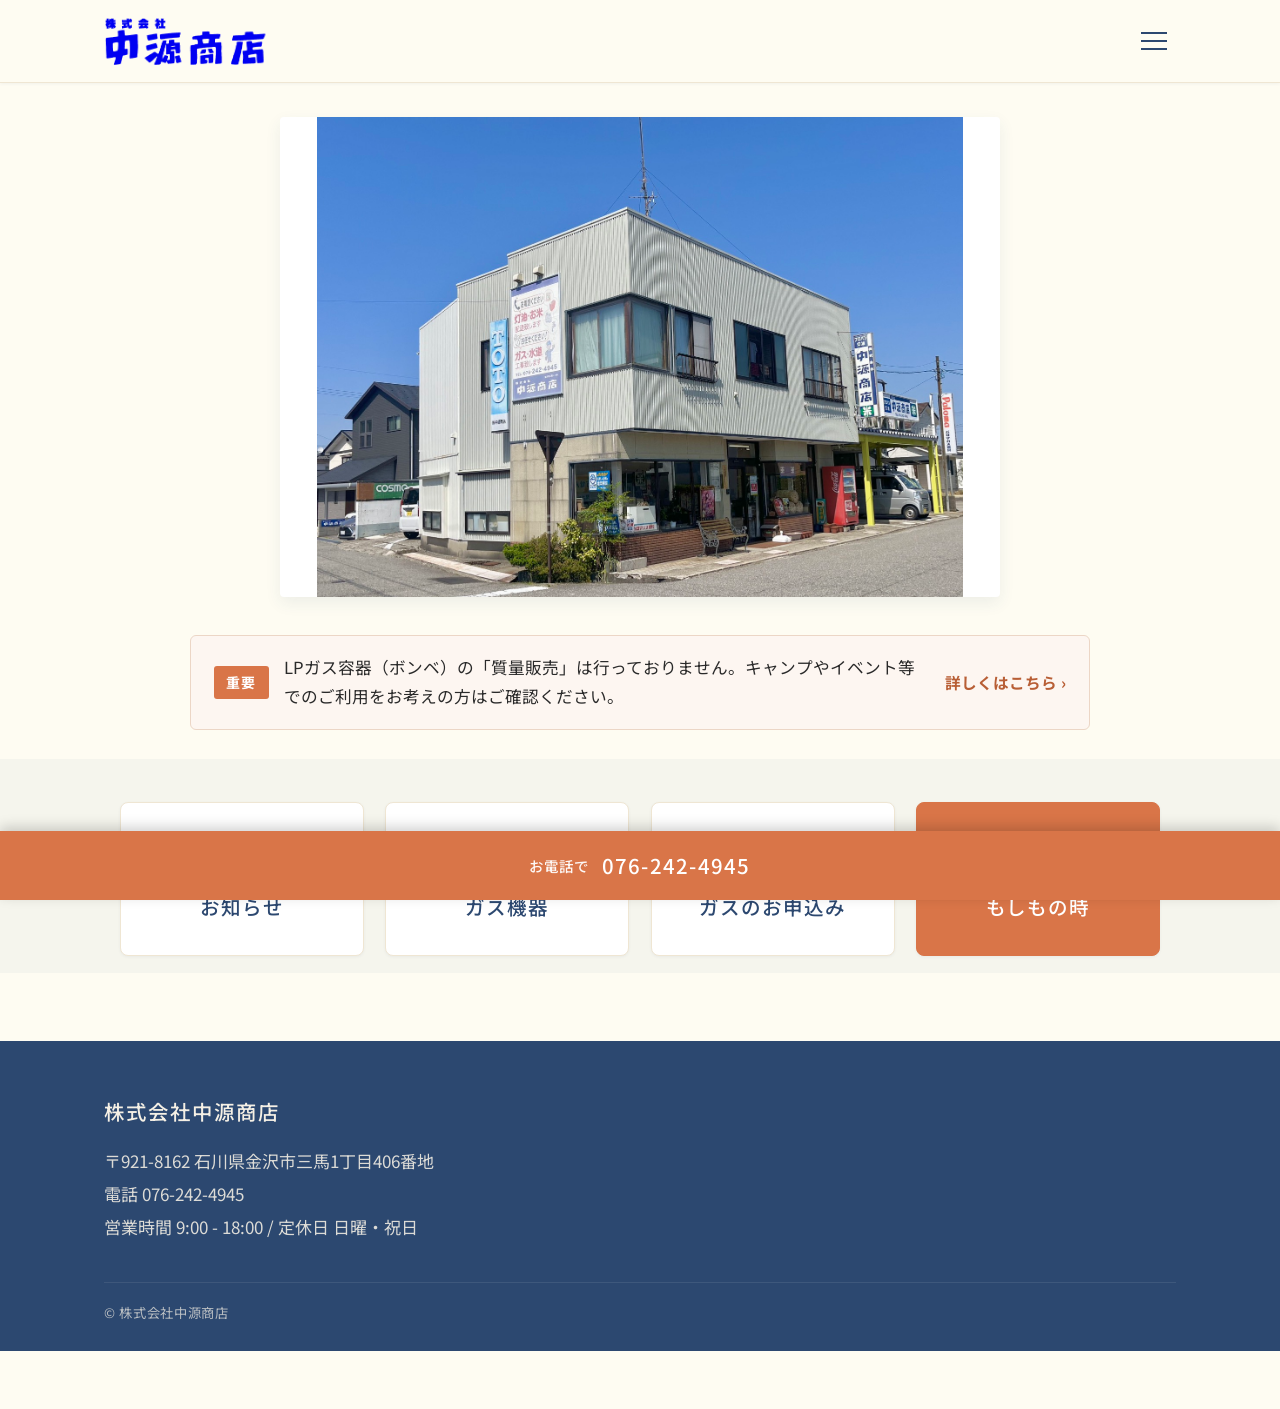
==== commit fddfc089: "Add LP gas mass-sales notice to news, home banner and contact FAQ Publish the 2026-09-05 notice that" ====
--- a/index.html
+++ b/index.html
@@ -8,7 +8,7 @@
   <link rel="preconnect" href="https://fonts.googleapis.com">
   <link rel="preconnect" href="https://fonts.gstatic.com" crossorigin>
   <link href="https://fonts.googleapis.com/css2?family=Noto+Sans+JP:wght@400;500;700&display=swap" rel="stylesheet">
-  <link rel="stylesheet" href="css/style.css?v=12">
+  <link rel="stylesheet" href="css/style.css?v=13">
   <style>
     /* タイル部分を薄い帯にして区切りを出す（PC・スマホ共通） */
     .quick-tiles-section { background-color: var(--color-bg-soft); }
@@ -44,6 +44,16 @@
         <div class="home-hero-media media media--3x2">
           <img src="images/storefront.jpg" alt="株式会社中源商店 店舗外観">
         </div>
+      </div>
+    </section>
+
+    <section class="notice-bar-section">
+      <div class="container">
+        <a href="news.html#notice-mass-sales" class="notice-bar">
+          <span class="notice-badge">重要</span>
+          <span class="notice-bar-text">LPガス容器（ボンベ）の「質量販売」は行っておりません。キャンプやイベント等でのご利用をお考えの方はご確認ください。</span>
+          <span class="notice-bar-more">詳しくはこちら ›</span>
+        </a>
       </div>
     </section>
 
--- a/css/style.css
+++ b/css/style.css
@@ -1275,3 +1275,182 @@
     max-width: 880px;
   }
 }
+
+/* ===== 重要なお知らせ ===== */
+.notice-head {
+  display: flex;
+  align-items: center;
+  gap: 0.75rem;
+  flex-wrap: wrap;
+  margin-bottom: 0.9rem;
+}
+
+.notice-badge {
+  display: inline-block;
+  padding: 0.2rem 0.7rem;
+  background-color: var(--color-accent);
+  color: #ffffff;
+  font-size: 0.82rem;
+  font-weight: 700;
+  letter-spacing: 0.1em;
+  border-radius: 3px;
+  white-space: nowrap;
+}
+
+.notice-date {
+  color: var(--color-text-light);
+  font-size: 0.9rem;
+}
+
+.notice-box {
+  background-color: var(--color-bg-card);
+  border: 1px solid var(--color-border);
+  border-left: 4px solid var(--color-accent);
+  border-radius: 6px;
+  padding: 1.75rem 2rem;
+  box-shadow: var(--shadow-sm);
+}
+
+.notice-box p {
+  line-height: 2;
+}
+
+.notice-box p + p {
+  margin-top: 1.1rem;
+}
+
+.notice-target {
+  font-weight: 700;
+  color: var(--color-primary);
+  padding-bottom: 0.9rem;
+  border-bottom: 1px solid var(--color-border);
+}
+
+.notice-point {
+  font-weight: 700;
+  color: var(--color-accent-dark);
+}
+
+.notice-supplement {
+  padding-top: 1.2rem;
+  border-top: 1px dashed var(--color-border);
+  color: var(--color-text-light);
+}
+
+/* -- トップページの重要なお知らせ帯 -- */
+.notice-bar-section {
+  padding: 1.75rem 0;
+}
+
+.notice-bar {
+  display: flex;
+  align-items: center;
+  gap: 0.9rem;
+  flex-wrap: wrap;
+  max-width: 900px;
+  margin: 0 auto;
+  padding: 1rem 1.35rem;
+  background-color: #fdf6f1;
+  border: 1px solid #ecd6c6;
+  border-radius: 6px;
+  color: var(--color-text);
+  text-decoration: none;
+  transition: background-color var(--transition), box-shadow var(--transition);
+}
+
+.notice-bar:hover {
+  background-color: #fbeee5;
+  box-shadow: var(--shadow-sm);
+}
+
+.notice-bar-text {
+  flex: 1 1 240px;
+  min-width: 0;
+  font-size: 0.98rem;
+  line-height: 1.75;
+}
+
+.notice-bar-more {
+  color: var(--color-accent-dark);
+  font-weight: 700;
+  font-size: 0.92rem;
+  white-space: nowrap;
+}
+
+/* 狭い画面では「重要」＋リンクを1行目、本文を2行目に折り返す */
+@media (max-width: 720px) {
+  .notice-bar {
+    padding: 0.95rem 1.1rem;
+    gap: 0.55rem 0.7rem;
+  }
+
+  .notice-bar-text {
+    order: 3;
+    flex: 1 1 100%;
+  }
+
+  .notice-bar-more {
+    order: 2;
+    margin-left: auto;
+  }
+}
+
+/* ===== よくあるご質問 ===== */
+.faq-list {
+  max-width: 820px;
+  margin: 0 auto;
+}
+
+.faq-item {
+  background-color: var(--color-bg-card);
+  border: 1px solid var(--color-border);
+  border-radius: 6px;
+  padding: 1.4rem 1.6rem;
+  margin-bottom: 1rem;
+}
+
+.faq-item:last-child {
+  margin-bottom: 0;
+}
+
+.faq-q,
+.faq-a {
+  display: flex;
+  gap: 0.7rem;
+  line-height: 1.9;
+}
+
+.faq-q {
+  font-weight: 700;
+  color: var(--color-primary);
+}
+
+.faq-a {
+  margin-top: 0.9rem;
+  padding-top: 0.9rem;
+  border-top: 1px solid var(--color-border);
+}
+
+.faq-mark {
+  flex-shrink: 0;
+  font-weight: 700;
+  font-size: 1.05rem;
+}
+
+.faq-q .faq-mark {
+  color: var(--color-primary);
+}
+
+.faq-a .faq-mark {
+  color: var(--color-accent);
+}
+
+@media (max-width: 640px) {
+  .notice-box {
+    padding: 1.35rem 1.2rem;
+  }
+
+  .faq-item {
+    padding: 1.2rem 1.15rem;
+  }
+}
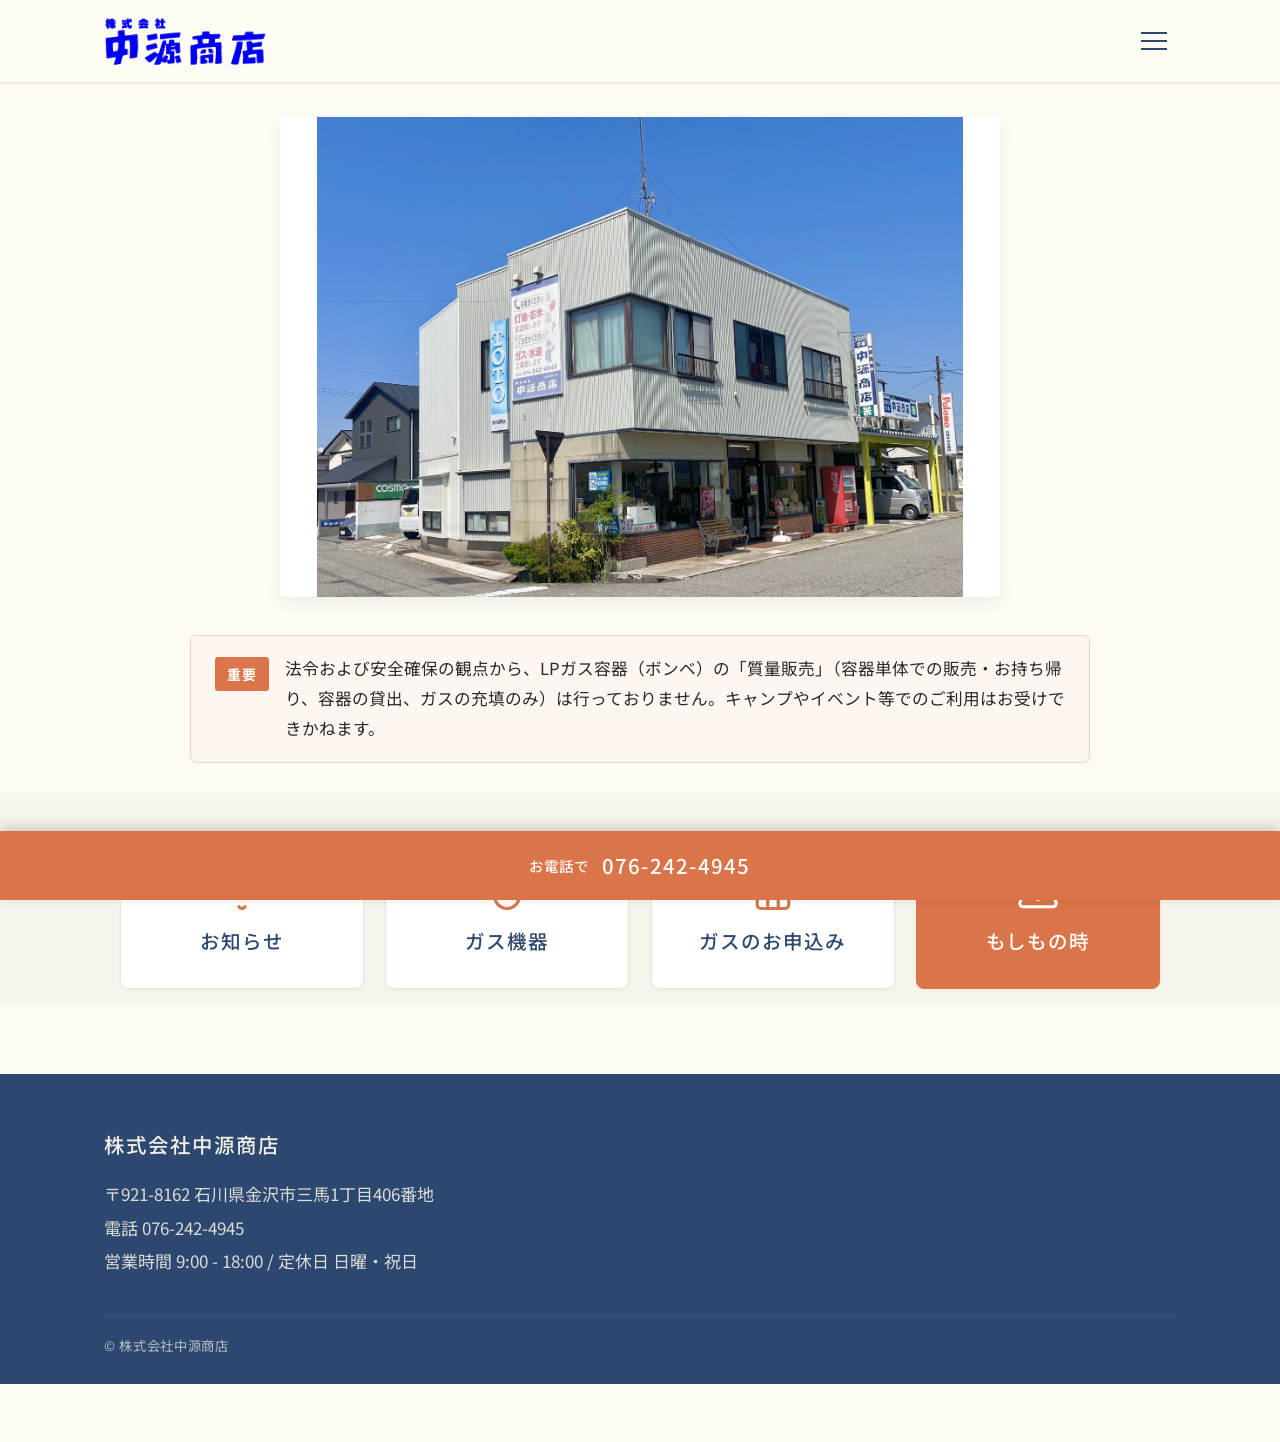
==== commit bfd970f0: "Make home notice static; rebuild gas photo collage as even 2x2 The home notice bar and the お知らせ tile" ====
--- a/index.html
+++ b/index.html
@@ -8,7 +8,7 @@
   <link rel="preconnect" href="https://fonts.googleapis.com">
   <link rel="preconnect" href="https://fonts.gstatic.com" crossorigin>
   <link href="https://fonts.googleapis.com/css2?family=Noto+Sans+JP:wght@400;500;700&display=swap" rel="stylesheet">
-  <link rel="stylesheet" href="css/style.css?v=13">
+  <link rel="stylesheet" href="css/style.css?v=14">
   <style>
     /* タイル部分を薄い帯にして区切りを出す（PC・スマホ共通） */
     .quick-tiles-section { background-color: var(--color-bg-soft); }
@@ -49,11 +49,10 @@
 
     <section class="notice-bar-section">
       <div class="container">
-        <a href="news.html#notice-mass-sales" class="notice-bar">
+        <div class="notice-bar">
           <span class="notice-badge">重要</span>
-          <span class="notice-bar-text">LPガス容器（ボンベ）の「質量販売」は行っておりません。キャンプやイベント等でのご利用をお考えの方はご確認ください。</span>
-          <span class="notice-bar-more">詳しくはこちら ›</span>
-        </a>
+          <span class="notice-bar-text">法令および安全確保の観点から、LPガス容器（ボンベ）の「質量販売」（容器単体での販売・お持ち帰り、容器の貸出、ガスの充填のみ）は行っておりません。キャンプやイベント等でのご利用はお受けできかねます。</span>
+        </div>
       </div>
     </section>
 
--- a/css/style.css
+++ b/css/style.css
@@ -1344,54 +1344,38 @@
 
 .notice-bar {
   display: flex;
-  align-items: center;
+  align-items: flex-start;
   gap: 0.9rem;
-  flex-wrap: wrap;
   max-width: 900px;
   margin: 0 auto;
-  padding: 1rem 1.35rem;
+  padding: 1.05rem 1.4rem;
   background-color: #fdf6f1;
   border: 1px solid #ecd6c6;
   border-radius: 6px;
   color: var(--color-text);
-  text-decoration: none;
-  transition: background-color var(--transition), box-shadow var(--transition);
-}
-
-.notice-bar:hover {
-  background-color: #fbeee5;
-  box-shadow: var(--shadow-sm);
+}
+
+.notice-bar .notice-badge {
+  flex-shrink: 0;
+  margin-top: 0.2rem;
 }
 
 .notice-bar-text {
-  flex: 1 1 240px;
+  flex: 1;
   min-width: 0;
   font-size: 0.98rem;
-  line-height: 1.75;
-}
-
-.notice-bar-more {
-  color: var(--color-accent-dark);
-  font-weight: 700;
-  font-size: 0.92rem;
-  white-space: nowrap;
-}
-
-/* 狭い画面では「重要」＋リンクを1行目、本文を2行目に折り返す */
+  line-height: 1.8;
+}
+
 @media (max-width: 720px) {
   .notice-bar {
-    padding: 0.95rem 1.1rem;
-    gap: 0.55rem 0.7rem;
-  }
-
-  .notice-bar-text {
-    order: 3;
-    flex: 1 1 100%;
-  }
-
-  .notice-bar-more {
-    order: 2;
-    margin-left: auto;
+    flex-direction: column;
+    gap: 0.6rem;
+    padding: 1rem 1.15rem;
+  }
+
+  .notice-bar .notice-badge {
+    margin-top: 0;
   }
 }
 
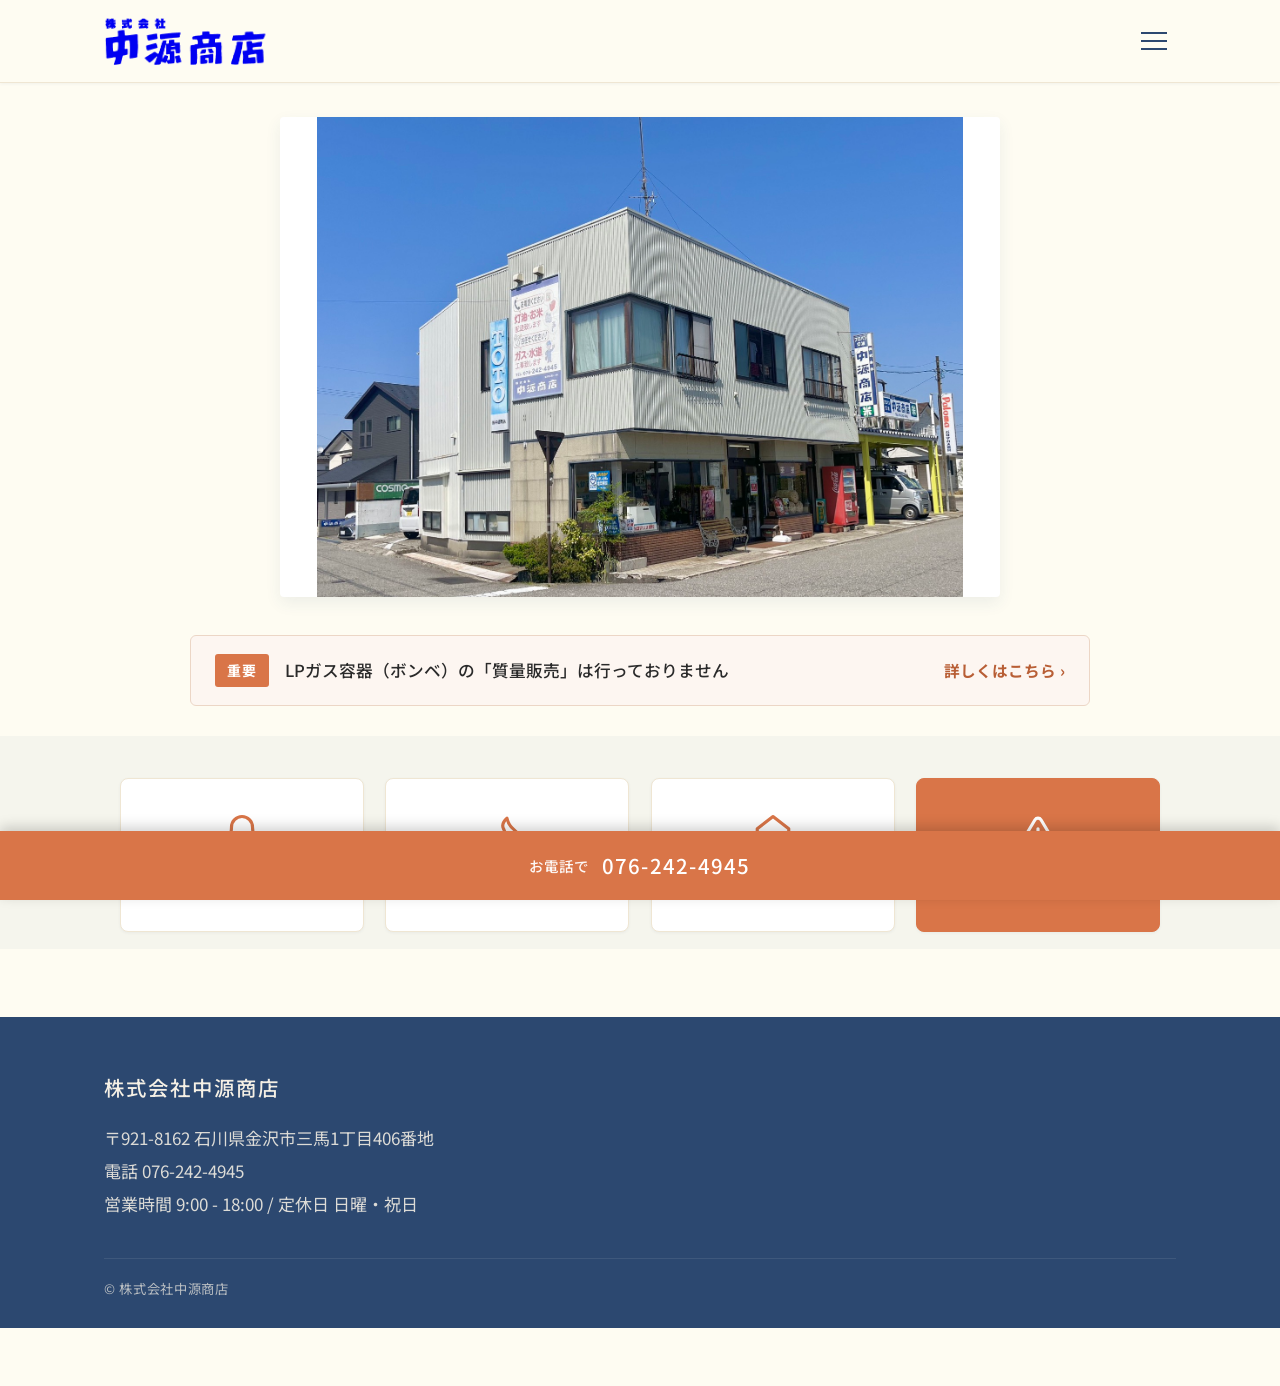
==== commit 0f6e7eee: "Give the mass-sales notice its own page; drop duplicated copy The notice text was repeated on three " ====
--- a/index.html
+++ b/index.html
@@ -8,7 +8,7 @@
   <link rel="preconnect" href="https://fonts.googleapis.com">
   <link rel="preconnect" href="https://fonts.gstatic.com" crossorigin>
   <link href="https://fonts.googleapis.com/css2?family=Noto+Sans+JP:wght@400;500;700&display=swap" rel="stylesheet">
-  <link rel="stylesheet" href="css/style.css?v=14">
+  <link rel="stylesheet" href="css/style.css?v=15">
   <style>
     /* タイル部分を薄い帯にして区切りを出す（PC・スマホ共通） */
     .quick-tiles-section { background-color: var(--color-bg-soft); }
@@ -49,10 +49,11 @@
 
     <section class="notice-bar-section">
       <div class="container">
-        <div class="notice-bar">
+        <a href="notice-mass-sales.html" class="notice-bar">
           <span class="notice-badge">重要</span>
-          <span class="notice-bar-text">法令および安全確保の観点から、LPガス容器（ボンベ）の「質量販売」（容器単体での販売・お持ち帰り、容器の貸出、ガスの充填のみ）は行っておりません。キャンプやイベント等でのご利用はお受けできかねます。</span>
-        </div>
+          <span class="notice-bar-text">LPガス容器（ボンベ）の「質量販売」は行っておりません</span>
+          <span class="notice-bar-more">詳しくはこちら ›</span>
+        </a>
       </div>
     </section>
 
--- a/css/style.css
+++ b/css/style.css
@@ -1344,7 +1344,7 @@
 
 .notice-bar {
   display: flex;
-  align-items: flex-start;
+  align-items: center;
   gap: 0.9rem;
   max-width: 900px;
   margin: 0 auto;
@@ -1353,11 +1353,17 @@
   border: 1px solid #ecd6c6;
   border-radius: 6px;
   color: var(--color-text);
+  text-decoration: none;
+  transition: background-color var(--transition), box-shadow var(--transition);
+}
+
+.notice-bar:hover {
+  background-color: #fbeee5;
+  box-shadow: var(--shadow-sm);
 }
 
 .notice-bar .notice-badge {
   flex-shrink: 0;
-  margin-top: 0.2rem;
 }
 
 .notice-bar-text {
@@ -1365,18 +1371,108 @@
   min-width: 0;
   font-size: 0.98rem;
   line-height: 1.8;
-}
-
+  font-weight: 500;
+}
+
+.notice-bar-more {
+  flex-shrink: 0;
+  color: var(--color-accent-dark);
+  font-weight: 700;
+  font-size: 0.92rem;
+  white-space: nowrap;
+}
+
+/* 狭い画面では「重要」＋リンクを1行目、本文を2行目に折り返す */
 @media (max-width: 720px) {
   .notice-bar {
-    flex-direction: column;
-    gap: 0.6rem;
+    flex-wrap: wrap;
+    gap: 0.55rem 0.7rem;
     padding: 1rem 1.15rem;
   }
 
-  .notice-bar .notice-badge {
-    margin-top: 0;
-  }
+  .notice-bar-text {
+    order: 3;
+    flex: 1 1 100%;
+  }
+
+  .notice-bar-more {
+    order: 2;
+    margin-left: auto;
+  }
+}
+
+/* ===== お知らせ一覧 ===== */
+.news-list {
+  list-style: none;
+  padding: 0;
+  margin: 0;
+  max-width: 820px;
+}
+
+.news-item {
+  padding: 1.5rem 0;
+  border-bottom: 1px solid var(--color-border);
+}
+
+.news-item:first-child {
+  border-top: 1px solid var(--color-border);
+}
+
+.news-item-meta {
+  display: flex;
+  align-items: center;
+  gap: 0.7rem;
+  margin-bottom: 0.5rem;
+}
+
+.news-item-date {
+  color: var(--color-text-light);
+  font-size: 0.9rem;
+}
+
+.news-item-title {
+  display: inline-block;
+  font-size: 1.15rem;
+  font-weight: 700;
+  color: var(--color-primary);
+  text-decoration: none;
+  line-height: 1.6;
+}
+
+.news-item-title:hover {
+  color: var(--color-accent-dark);
+  text-decoration: underline;
+}
+
+.news-item-title::after {
+  content: " ›";
+  color: var(--color-accent);
+}
+
+.news-item-excerpt {
+  margin-top: 0.4rem;
+  color: var(--color-text-light);
+  font-size: 0.96rem;
+  line-height: 1.85;
+}
+
+/* -- 一覧へ戻る -- */
+.page-back {
+  margin-top: 2.5rem;
+}
+
+.page-back a {
+  font-weight: 500;
+  text-decoration: none;
+}
+
+.page-back a::before {
+  content: "‹ ";
+  color: var(--color-accent);
+}
+
+.page-back a:hover {
+  text-decoration: underline;
 }
 
 /* ===== よくあるご質問 ===== */
